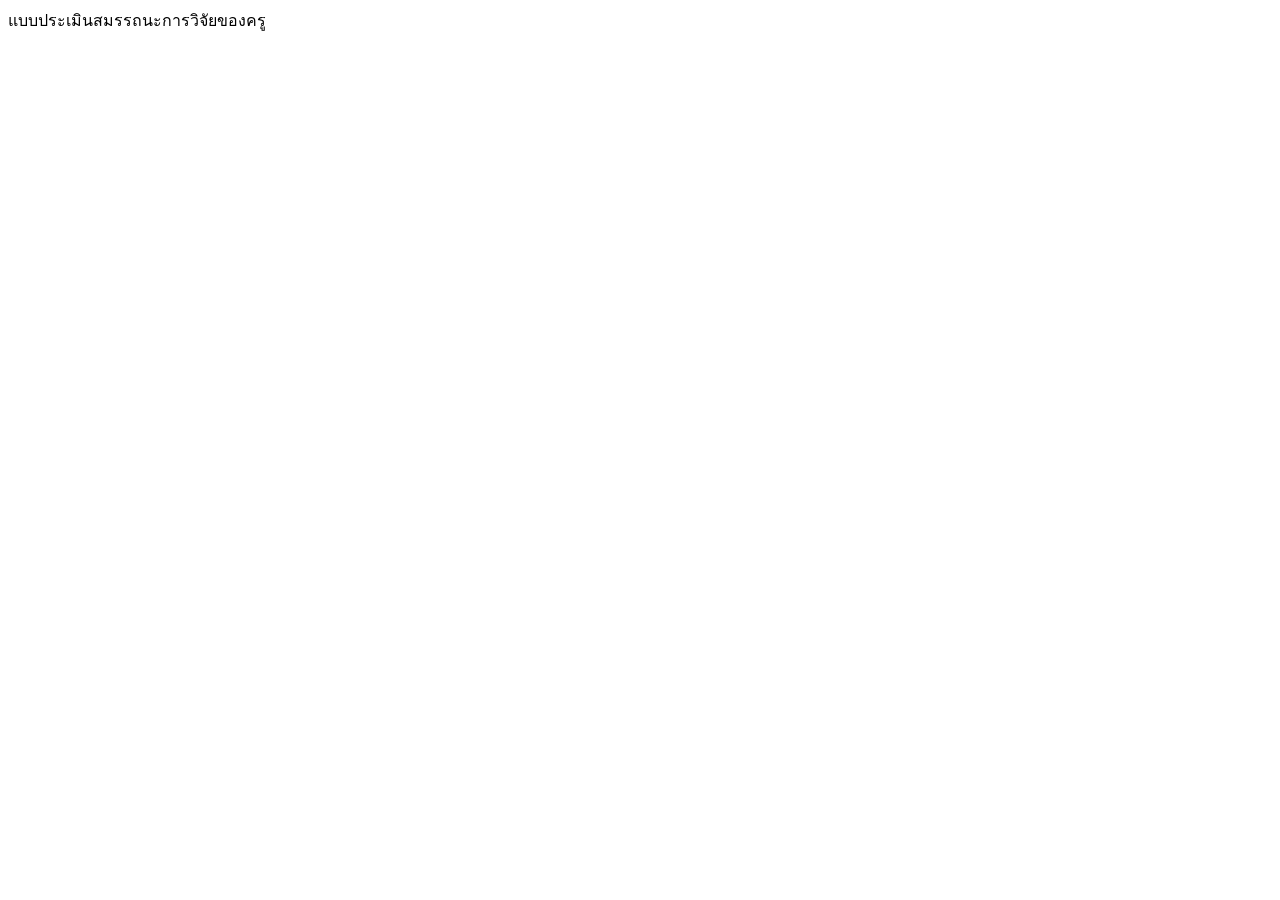
==== index.html @ 68a8e3bd "Add files via upload เริ่มต้นระบบ" ====
<!DOCTYPE html>
<html lang="th" data-theme="light">
<head>
<meta charset="utf-8">
<meta name="viewport" content="width=device-width, initial-scale=1, viewport-fit=cover">
<title>แบบประเมินสมรรถนะการวิจัยของครู (TRCA)</title>
<meta name="description" content="แบบประเมินสมรรถนะการวิจัยของครู 3 มิติ พัฒนาด้วยแผนที่โครงสร้างและการวัดแบบราสช์">
<link rel="stylesheet" href="css/style.css">
<link rel="preconnect" href="https://fonts.googleapis.com">
<link rel="preconnect" href="https://fonts.gstatic.com" crossorigin>
<link href="https://fonts.googleapis.com/css2?family=Sarabun:wght@400;600;700&display=swap" rel="stylesheet">
<script>
  // ---------- ตั้งค่าระบบ ----------
  // นำ URL ของ Google Apps Script Web App มาวางใน endpoint
  // หากเว้นว่างไว้ ระบบจะทำงานแบบออฟไลน์และให้ผู้ตอบบันทึกเป็นไฟล์แทน
  window.TRCA_CONFIG = {
    endpoint: 'https://script.googleusercontent.com/macros/echo?user_content_key=[base64]&lib=MnROCv4nRoDBQqvRCCHEJrDdlXGvfjwig'
  };
</script>
</head>
<body>

<header>
  <div class="bar">
    <span class="t" id="ptitle">แบบประเมินสมรรถนะการวิจัยของครู</span>
    <span class="c" id="pcount"></span>
  </div>
  <div class="prog"><i id="pbar" style="width:0%"></i></div>
</header>

<main id="main"></main>
<div class="actions"><div id="actions"></div></div>

<noscript>
  <div style="padding:24px">ระบบนี้ต้องเปิดใช้งาน JavaScript จึงจะทำงานได้ กรุณาเปิดใช้งานแล้วโหลดหน้านี้ใหม่</div>
</noscript>

<script type="module" src="js/app.js"></script>
</body>
</html>
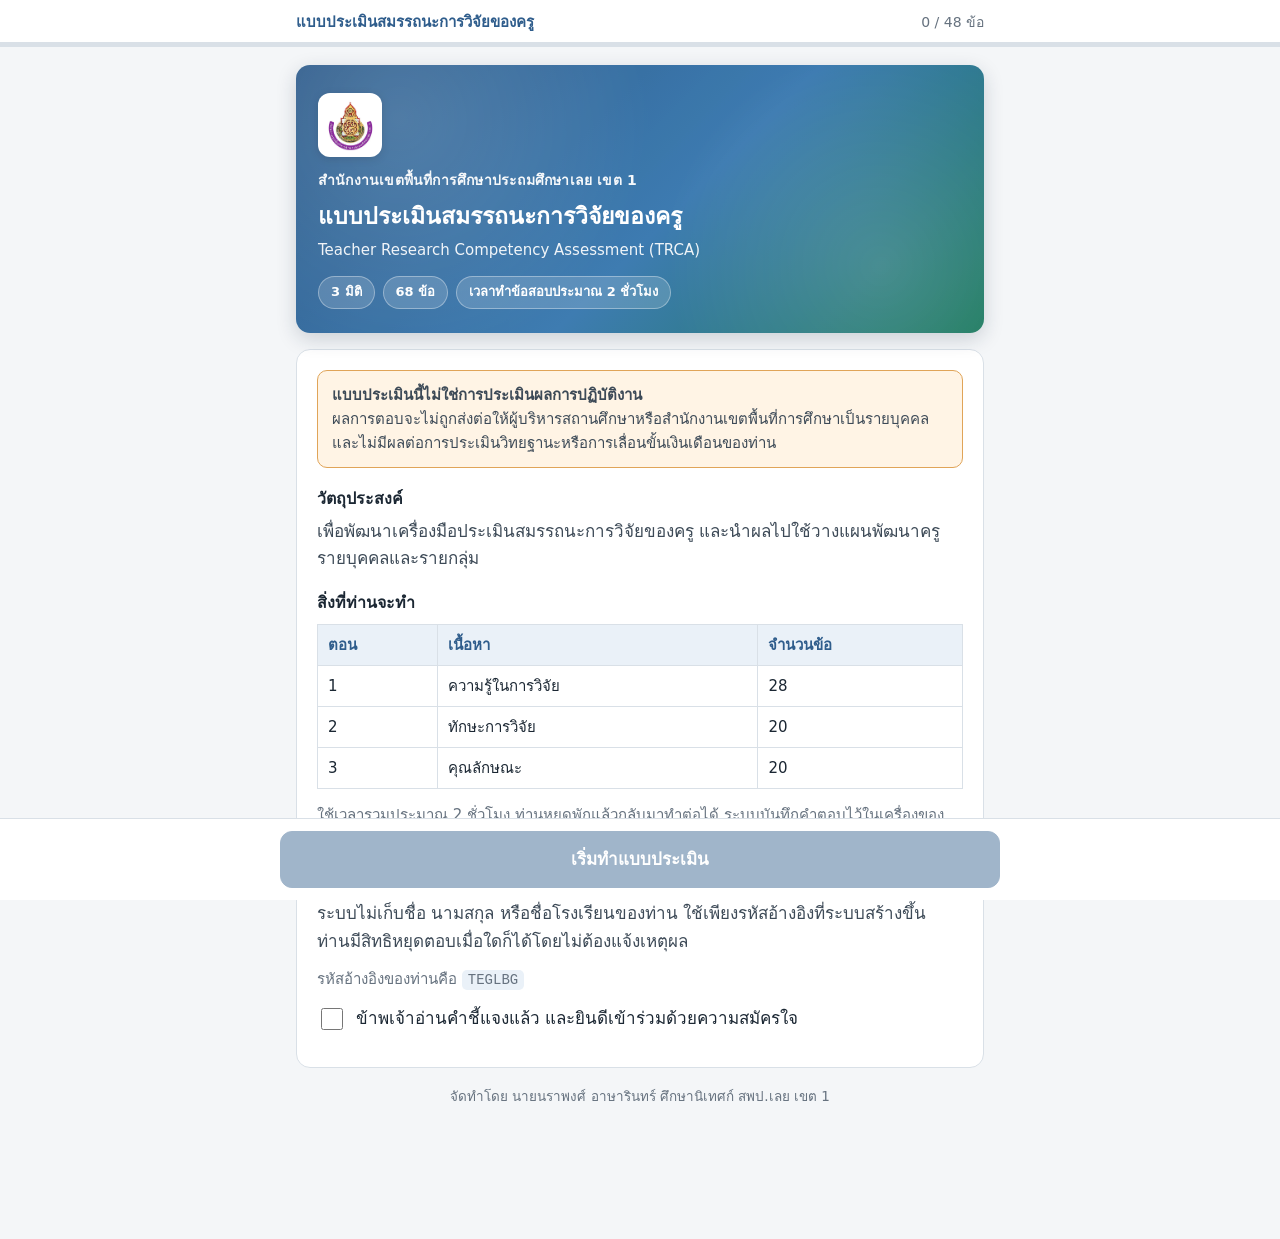
==== commit e173b13d: "Add files via upload" ====
--- a/index.html
+++ b/index.html
@@ -14,7 +14,7 @@
   // นำ URL ของ Google Apps Script Web App มาวางใน endpoint
   // หากเว้นว่างไว้ ระบบจะทำงานแบบออฟไลน์และให้ผู้ตอบบันทึกเป็นไฟล์แทน
   window.TRCA_CONFIG = {
-    endpoint: 'https://script.googleusercontent.com/macros/echo?user_content_key=[base64]&lib=MnROCv4nRoDBQqvRCCHEJrDdlXGvfjwig'
+    endpoint: 'https://script.google.com/macros/s/AKfycbzjXzU2V8uH8BpP1cVgCeIIlO2cQimmsdFDbGqq78IYzOQcjq5L2qLy4YxngUYuiBHFaQ/exec'
   };
 </script>
 </head>
--- a/css/style.css
+++ b/css/style.css
@@ -0,0 +1,159 @@
+/* style.css — TRCA Online Assessment  ออกแบบสำหรับมือถือเป็นหลัก */
+
+:root{
+  --ink:#1B2733; --ink2:#3D4A57; --ink3:#66727F;
+  --line:#D9E0E7; --bg:#F4F6F8; --card:#FFFFFF;
+  --k:#2F5D8C; --s:#1C7A5E; --a:#8C4A2F;
+  --accent:var(--k);
+  --sel:#EAF1F8; --selbd:#2F5D8C;
+  --warn:#FFF4E5; --warnbd:#E0A458;
+  --ok:#E9F4EF; --okbd:#1C7A5E;
+  --r:14px; --maxw:720px;
+  box-sizing:border-box;
+  padding-top:env(safe-area-inset-top,0px);
+  padding-bottom:env(safe-area-inset-bottom,0px);
+}
+*,*::before,*::after{box-sizing:inherit}
+html{scroll-padding-top:env(safe-area-inset-top,0px);-webkit-text-size-adjust:100%}
+body{
+  margin:0;background:var(--bg);color:var(--ink);
+  font-family:"Sarabun","TH Sarabun New","Noto Sans Thai","Leelawadee UI",system-ui,sans-serif;
+  font-size:17px;line-height:1.6;
+}
+@media (prefers-color-scheme:dark){
+  :root:not([data-theme="light"]){
+    --ink:#E8ECF1; --ink2:#C3CCD6; --ink3:#95A1AE;
+    --line:#33414F; --bg:#141A20; --card:#1C242C;
+    --sel:#23364A; --warn:#3A2F1E; --ok:#1B2E27;
+  }
+}
+:root[data-theme="dark"]{
+  --ink:#E8ECF1; --ink2:#C3CCD6; --ink3:#95A1AE;
+  --line:#33414F; --bg:#141A20; --card:#1C242C;
+  --sel:#23364A; --warn:#3A2F1E; --ok:#1B2E27;
+}
+
+/* ---------- แถบบน ---------- */
+header{
+  position:sticky;top:env(safe-area-inset-top,0px);z-index:20;
+  background:var(--card);border-bottom:1px solid var(--line);
+}
+.bar{max-width:var(--maxw);margin:0 auto;padding:10px 16px 8px;
+  display:flex;align-items:center;gap:12px}
+.bar .t{font-weight:700;font-size:15px;color:var(--accent);flex:1}
+.bar .c{font-size:14px;color:var(--ink3);font-variant-numeric:tabular-nums}
+.prog{height:4px;background:var(--line)}
+.prog>i{display:block;height:100%;background:var(--accent);transition:width .25s ease}
+
+/* ---------- เนื้อหา ---------- */
+main{max-width:var(--maxw);margin:0 auto;padding:18px 16px 120px}
+.card{background:var(--card);border:1px solid var(--line);border-radius:var(--r);
+  padding:20px;margin-bottom:16px}
+h1{font-size:22px;margin:0 0 6px;line-height:1.35}
+h2{font-size:19px;margin:0 0 10px}
+h3{font-size:16px;margin:18px 0 6px}
+p{margin:0 0 12px;color:var(--ink2)}
+.muted{color:var(--ink3);font-size:15px}
+.tag{display:inline-block;font-size:13px;padding:3px 10px;border-radius:999px;
+  background:var(--sel);color:var(--accent);font-weight:600}
+.note{background:var(--warn);border:1px solid var(--warnbd);border-radius:10px;
+  padding:12px 14px;font-size:15px;color:var(--ink2);margin-bottom:14px}
+.okbox{background:var(--ok);border:1px solid var(--okbd);border-radius:10px;
+  padding:12px 14px;font-size:15px;color:var(--ink2)}
+.stem{font-size:18px;font-weight:600;line-height:1.55;margin:4px 0 16px}
+
+/* ---------- ตัวเลือก ---------- */
+.opts{display:flex;flex-direction:column;gap:10px}
+.opt{
+  display:flex;gap:12px;align-items:flex-start;width:100%;text-align:left;
+  background:var(--card);border:1.5px solid var(--line);border-radius:12px;
+  padding:14px;font:inherit;color:var(--ink);cursor:pointer;
+  transition:border-color .12s,background .12s;
+  -webkit-tap-highlight-color:transparent;
+}
+.opt:hover{border-color:var(--accent)}
+.opt:focus-visible{outline:3px solid var(--accent);outline-offset:2px}
+.opt[aria-checked="true"]{background:var(--sel);border-color:var(--selbd)}
+.opt .n{
+  flex:0 0 28px;height:28px;border-radius:50%;border:1.5px solid var(--line);
+  display:grid;place-items:center;font-size:14px;font-weight:700;color:var(--ink3)
+}
+.opt[aria-checked="true"] .n{background:var(--accent);border-color:var(--accent);color:#fff}
+.opt.na{border-style:dashed}
+.opt .x{flex:1;line-height:1.55}
+
+/* ---------- ปุ่ม ---------- */
+.actions{
+  position:fixed;left:0;right:0;bottom:0;z-index:20;
+  background:var(--card);border-top:1px solid var(--line);
+  padding:12px 16px calc(12px + env(safe-area-inset-bottom,0px));
+}
+.actions .in{max-width:var(--maxw);margin:0 auto;display:flex;gap:10px}
+button.btn{
+  flex:1;padding:14px 18px;border-radius:12px;border:1.5px solid var(--accent);
+  background:var(--accent);color:#fff;font:inherit;font-weight:700;cursor:pointer;
+  min-height:48px;
+}
+button.btn.ghost{background:transparent;color:var(--accent)}
+button.btn:disabled{opacity:.45;cursor:not-allowed}
+button.btn.wide{flex:2}
+
+/* ---------- ฟอร์ม ---------- */
+label.f{display:block;font-weight:600;margin:14px 0 6px;font-size:16px}
+select,input[type=text]{
+  width:100%;padding:13px 12px;border-radius:10px;border:1.5px solid var(--line);
+  background:var(--card);color:var(--ink);font:inherit;min-height:48px
+}
+.chk{display:flex;gap:10px;align-items:flex-start;margin:14px 0}
+.chk input{width:22px;height:22px;margin-top:3px;flex:0 0 auto}
+
+/* ---------- รายการทบทวน ---------- */
+.grid{display:grid;grid-template-columns:repeat(auto-fill,minmax(58px,1fr));gap:8px}
+.gcell{padding:10px 4px;text-align:center;border-radius:9px;border:1.5px solid var(--line);
+  font-size:14px;font-weight:600;background:var(--card);cursor:pointer;color:var(--ink2)}
+.gcell.done{background:var(--sel);border-color:var(--selbd);color:var(--accent)}
+.gcell.miss{background:var(--warn);border-color:var(--warnbd)}
+
+table{width:100%;border-collapse:collapse;font-size:15px;margin:8px 0 14px}
+th,td{border:1px solid var(--line);padding:8px 10px;text-align:left}
+th{background:var(--sel);color:var(--accent);font-weight:700}
+code{background:var(--sel);padding:2px 6px;border-radius:5px;font-size:14px}
+.hide{display:none !important}
+
+/* ---------- แบนเนอร์หน้าแรก ---------- */
+.banner{
+  background:linear-gradient(135deg,var(--k) 0%,#3E7CB1 55%,var(--s) 100%);
+  border-radius:var(--r);margin-bottom:16px;padding:28px 22px 24px;
+  color:#fff;position:relative;overflow:hidden;
+  box-shadow:0 6px 20px rgba(20,40,60,.18);
+}
+.banner::before{
+  content:"";position:absolute;inset:0;opacity:.14;pointer-events:none;
+  background-image:radial-gradient(circle at 15% 20%,#fff 0,transparent 40%),
+                    radial-gradient(circle at 85% 75%,#fff 0,transparent 35%);
+}
+.banner .blogo{margin-bottom:12px}
+.banner .blogo img{
+  height:64px;width:auto;max-width:100%;display:block;
+  background:#fff;border-radius:12px;padding:6px;
+  box-shadow:0 2px 8px rgba(0,0,0,.15)
+}
+.banner .bicon{
+  width:52px;height:52px;border-radius:14px;background:rgba(255,255,255,.18);
+  display:grid;place-items:center;font-size:26px;margin-bottom:14px;
+  border:1px solid rgba(255,255,255,.35)
+}
+.banner .org{
+  color:rgba(255,255,255,.95);font-size:14px;font-weight:600;
+  margin:0 0 10px;letter-spacing:.2px
+}
+.banner h1{color:#fff;margin:0 0 6px;font-size:23px}
+.banner .sub{color:rgba(255,255,255,.92);font-size:15px;margin:0 0 14px}
+.banner .chips{display:flex;gap:8px;flex-wrap:wrap;position:relative}
+.banner .chip{
+  background:rgba(255,255,255,.16);border:1px solid rgba(255,255,255,.35);
+  border-radius:999px;padding:5px 12px;font-size:13px;font-weight:600
+}
+@media (prefers-color-scheme:dark){
+  :root:not([data-theme="light"]) .banner{box-shadow:0 6px 24px rgba(0,0,0,.4)}
+}
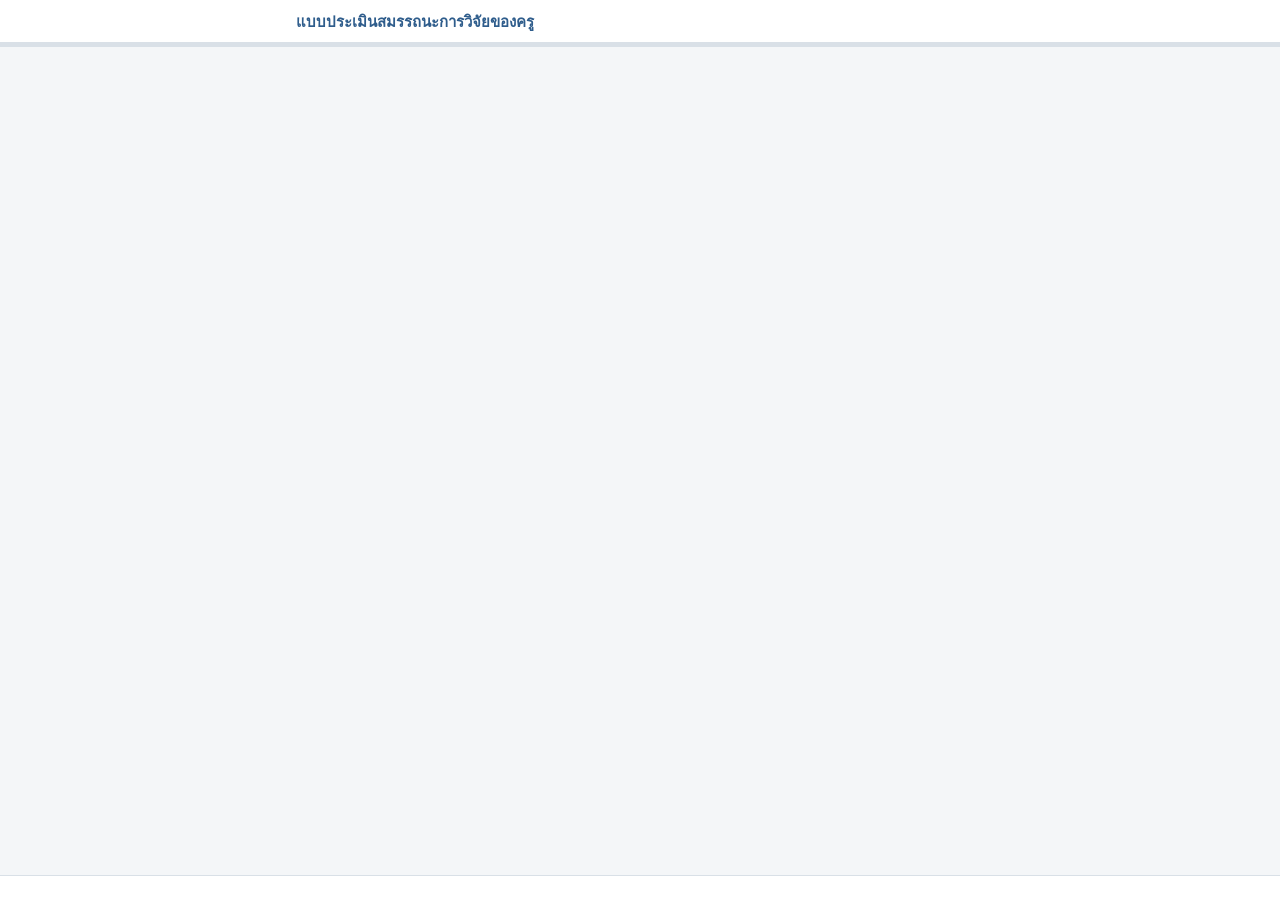
==== commit 770ae810: "Add files via upload" ====
--- a/index.html
+++ b/index.html
@@ -4,19 +4,13 @@
 <meta charset="utf-8">
 <meta name="viewport" content="width=device-width, initial-scale=1, viewport-fit=cover">
 <title>แบบประเมินสมรรถนะการวิจัยของครู (TRCA)</title>
+<meta name="robots" content="noindex, nofollow">
 <meta name="description" content="แบบประเมินสมรรถนะการวิจัยของครู 3 มิติ พัฒนาด้วยแผนที่โครงสร้างและการวัดแบบราสช์">
 <link rel="stylesheet" href="css/style.css">
 <link rel="preconnect" href="https://fonts.googleapis.com">
 <link rel="preconnect" href="https://fonts.gstatic.com" crossorigin>
 <link href="https://fonts.googleapis.com/css2?family=Sarabun:wght@400;600;700&display=swap" rel="stylesheet">
-<script>
-  // ---------- ตั้งค่าระบบ ----------
-  // นำ URL ของ Google Apps Script Web App มาวางใน endpoint
-  // หากเว้นว่างไว้ ระบบจะทำงานแบบออฟไลน์และให้ผู้ตอบบันทึกเป็นไฟล์แทน
-  window.TRCA_CONFIG = {
-    endpoint: 'https://script.google.com/macros/s/AKfycbzjXzU2V8uH8BpP1cVgCeIIlO2cQimmsdFDbGqq78IYzOQcjq5L2qLy4YxngUYuiBHFaQ/exec'
-  };
-</script>
+<script src="config.js"></script>
 </head>
 <body>
 
